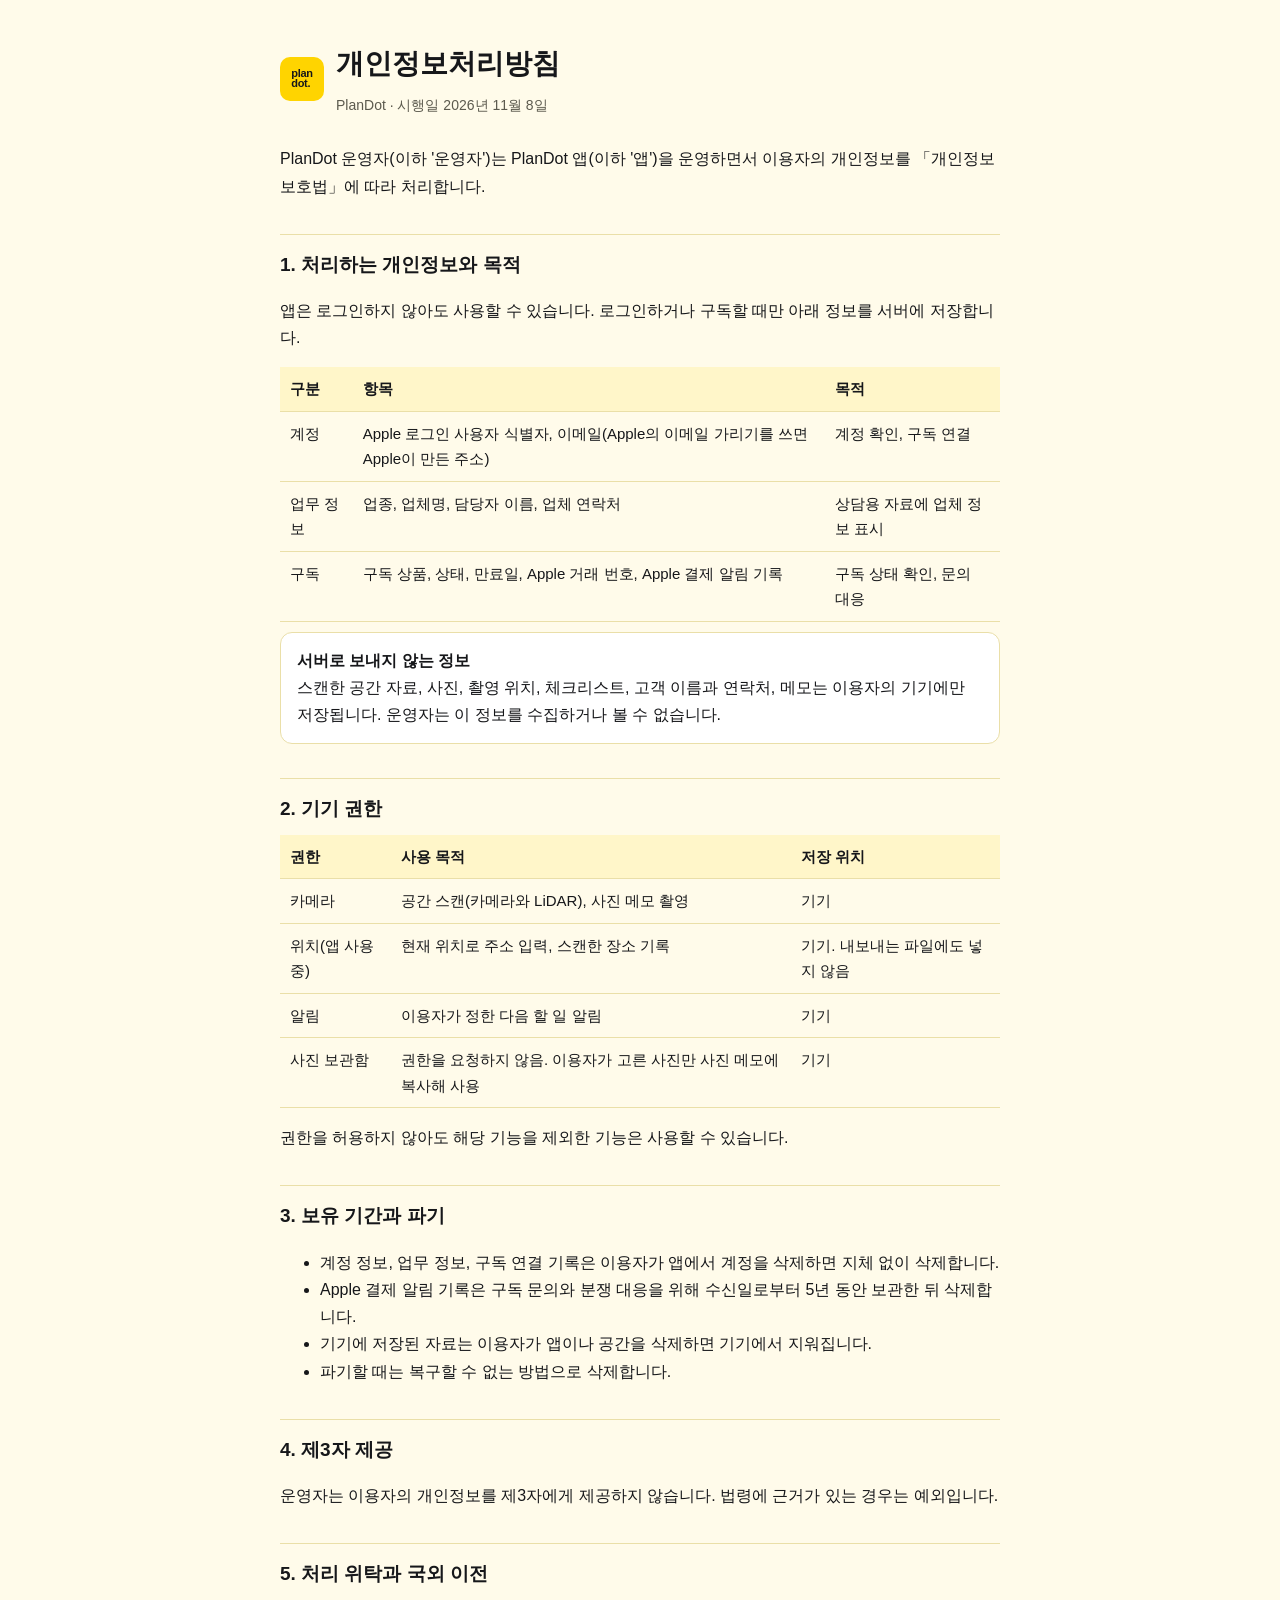
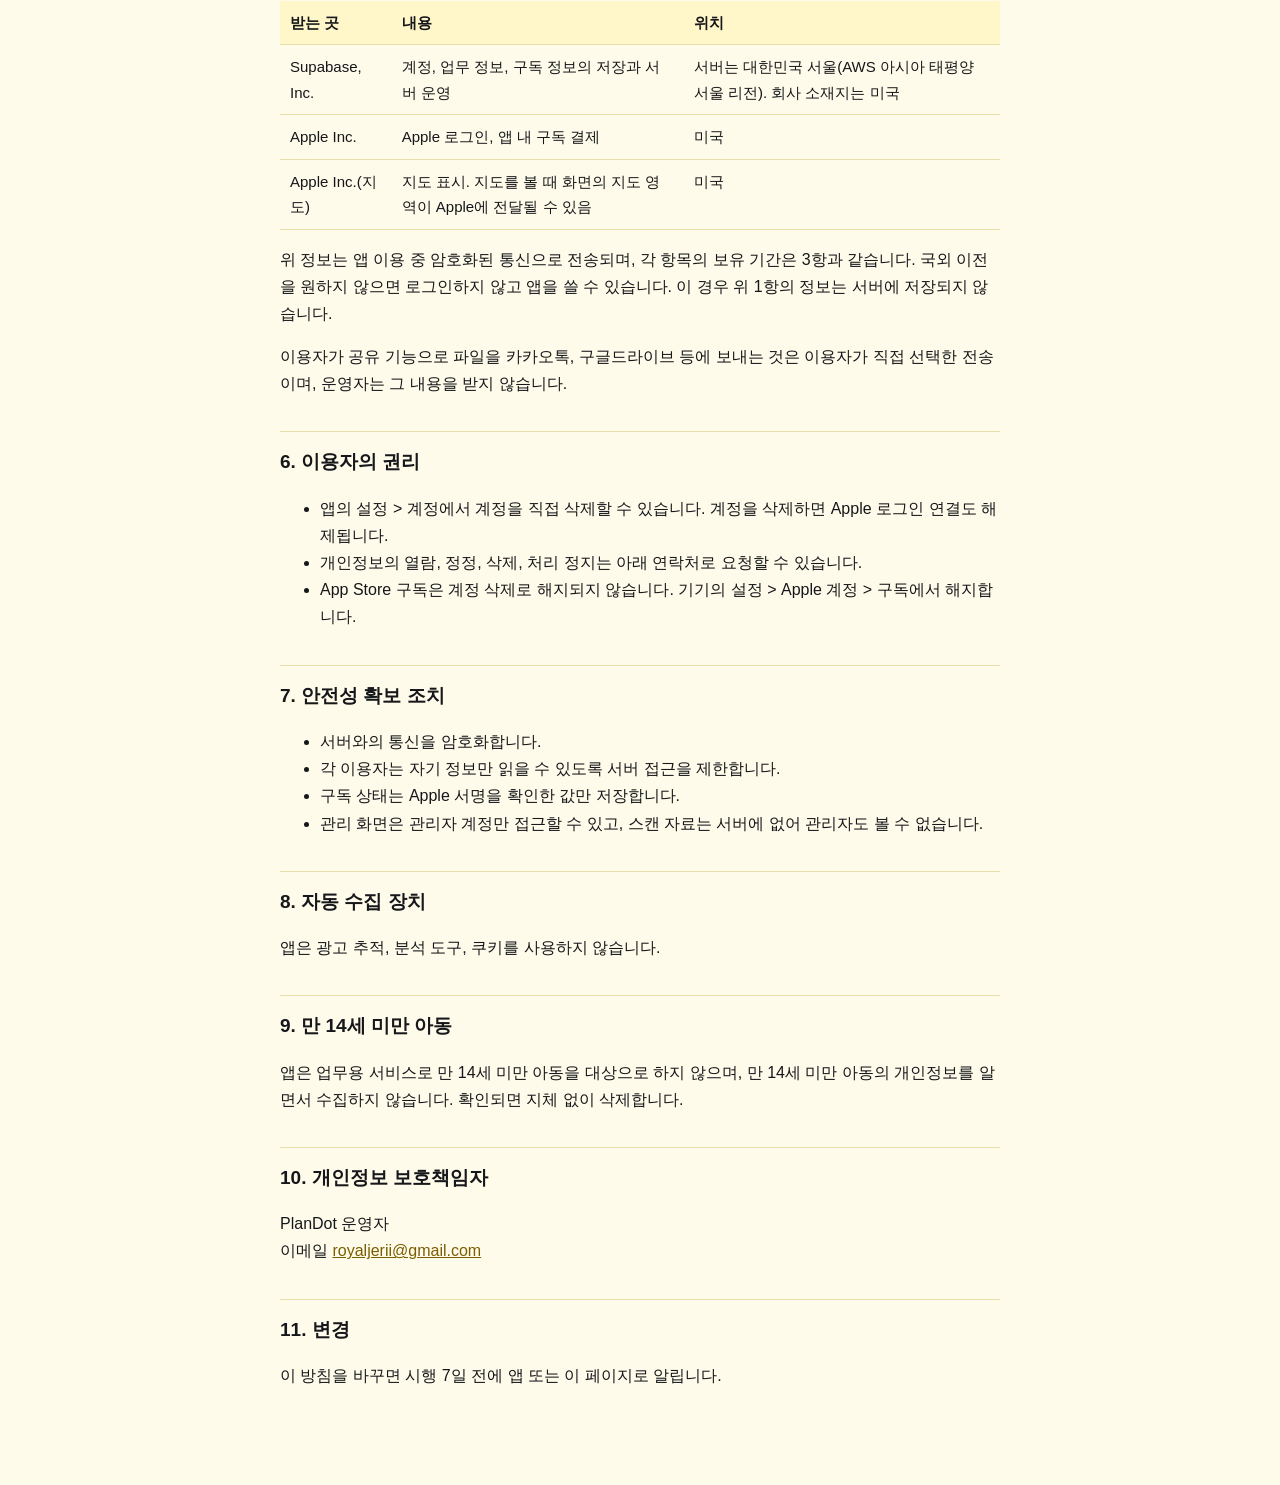
==== privacy/index.html @ dac9a0cd "PlanDot 개인정보처리방침과 고객 지원 페이지 Co-Authored-By: Claude Opus 5.5 <noreply@anthropic.com> Claude-Session: " ====
<!doctype html><html lang="ko"><head><meta charset="utf-8"><meta name="viewport" content="width=device-width,initial-scale=1"><title>PlanDot 개인정보처리방침</title><link rel="stylesheet" href="../style.css"></head><body><main>
<header><div class="mark">plan<br>dot.</div><div><h1>개인정보처리방침</h1><div class="sub">PlanDot · 시행일 2026년 11월 8일</div></div></header>
<p>PlanDot 운영자(이하 '운영자')는 PlanDot 앱(이하 '앱')을 운영하면서 이용자의 개인정보를 「개인정보 보호법」에 따라 처리합니다.</p>

<h2>1. 처리하는 개인정보와 목적</h2>
<p>앱은 로그인하지 않아도 사용할 수 있습니다. 로그인하거나 구독할 때만 아래 정보를 서버에 저장합니다.</p>
<table><tr><th>구분</th><th>항목</th><th>목적</th></tr>
<tr><td>계정</td><td>Apple 로그인 사용자 식별자, 이메일(Apple의 이메일 가리기를 쓰면 Apple이 만든 주소)</td><td>계정 확인, 구독 연결</td></tr>
<tr><td>업무 정보</td><td>업종, 업체명, 담당자 이름, 업체 연락처</td><td>상담용 자료에 업체 정보 표시</td></tr>
<tr><td>구독</td><td>구독 상품, 상태, 만료일, Apple 거래 번호, Apple 결제 알림 기록</td><td>구독 상태 확인, 문의 대응</td></tr></table>
<div class="box"><b>서버로 보내지 않는 정보</b><br>스캔한 공간 자료, 사진, 촬영 위치, 체크리스트, 고객 이름과 연락처, 메모는 이용자의 기기에만 저장됩니다. 운영자는 이 정보를 수집하거나 볼 수 없습니다.</div>

<h2>2. 기기 권한</h2>
<table><tr><th>권한</th><th>사용 목적</th><th>저장 위치</th></tr>
<tr><td>카메라</td><td>공간 스캔(카메라와 LiDAR), 사진 메모 촬영</td><td>기기</td></tr>
<tr><td>위치(앱 사용 중)</td><td>현재 위치로 주소 입력, 스캔한 장소 기록</td><td>기기. 내보내는 파일에도 넣지 않음</td></tr>
<tr><td>알림</td><td>이용자가 정한 다음 할 일 알림</td><td>기기</td></tr>
<tr><td>사진 보관함</td><td>권한을 요청하지 않음. 이용자가 고른 사진만 사진 메모에 복사해 사용</td><td>기기</td></tr></table>
<p>권한을 허용하지 않아도 해당 기능을 제외한 기능은 사용할 수 있습니다.</p>

<h2>3. 보유 기간과 파기</h2>
<ul><li>계정 정보, 업무 정보, 구독 연결 기록은 이용자가 앱에서 계정을 삭제하면 지체 없이 삭제합니다.</li>
<li>Apple 결제 알림 기록은 구독 문의와 분쟁 대응을 위해 수신일로부터 5년 동안 보관한 뒤 삭제합니다.</li>
<li>기기에 저장된 자료는 이용자가 앱이나 공간을 삭제하면 기기에서 지워집니다.</li>
<li>파기할 때는 복구할 수 없는 방법으로 삭제합니다.</li></ul>

<h2>4. 제3자 제공</h2>
<p>운영자는 이용자의 개인정보를 제3자에게 제공하지 않습니다. 법령에 근거가 있는 경우는 예외입니다.</p>

<h2>5. 처리 위탁과 국외 이전</h2>
<table><tr><th>받는 곳</th><th>내용</th><th>위치</th></tr>
<tr><td>Supabase, Inc.</td><td>계정, 업무 정보, 구독 정보의 저장과 서버 운영</td><td>서버는 대한민국 서울(AWS 아시아 태평양 서울 리전). 회사 소재지는 미국</td></tr>
<tr><td>Apple Inc.</td><td>Apple 로그인, 앱 내 구독 결제</td><td>미국</td></tr>
<tr><td>Apple Inc.(지도)</td><td>지도 표시. 지도를 볼 때 화면의 지도 영역이 Apple에 전달될 수 있음</td><td>미국</td></tr></table>
<p>위 정보는 앱 이용 중 암호화된 통신으로 전송되며, 각 항목의 보유 기간은 3항과 같습니다. 국외 이전을 원하지 않으면 로그인하지 않고 앱을 쓸 수 있습니다. 이 경우 위 1항의 정보는 서버에 저장되지 않습니다.</p>
<p>이용자가 공유 기능으로 파일을 카카오톡, 구글드라이브 등에 보내는 것은 이용자가 직접 선택한 전송이며, 운영자는 그 내용을 받지 않습니다.</p>

<h2>6. 이용자의 권리</h2>
<ul><li>앱의 설정 &gt; 계정에서 계정을 직접 삭제할 수 있습니다. 계정을 삭제하면 Apple 로그인 연결도 해제됩니다.</li>
<li>개인정보의 열람, 정정, 삭제, 처리 정지는 아래 연락처로 요청할 수 있습니다.</li>
<li>App Store 구독은 계정 삭제로 해지되지 않습니다. 기기의 설정 &gt; Apple 계정 &gt; 구독에서 해지합니다.</li></ul>

<h2>7. 안전성 확보 조치</h2>
<ul><li>서버와의 통신을 암호화합니다.</li><li>각 이용자는 자기 정보만 읽을 수 있도록 서버 접근을 제한합니다.</li>
<li>구독 상태는 Apple 서명을 확인한 값만 저장합니다.</li><li>관리 화면은 관리자 계정만 접근할 수 있고, 스캔 자료는 서버에 없어 관리자도 볼 수 없습니다.</li></ul>

<h2>8. 자동 수집 장치</h2>
<p>앱은 광고 추적, 분석 도구, 쿠키를 사용하지 않습니다.</p>

<h2>9. 만 14세 미만 아동</h2>
<p>앱은 업무용 서비스로 만 14세 미만 아동을 대상으로 하지 않으며, 만 14세 미만 아동의 개인정보를 알면서 수집하지 않습니다. 확인되면 지체 없이 삭제합니다.</p>

<h2>10. 개인정보 보호책임자</h2>
<p>PlanDot 운영자<br>이메일 <a href="mailto:royaljerii@gmail.com">royaljerii@gmail.com</a></p>

<h2>11. 변경</h2>
<p>이 방침을 바꾸면 시행 7일 전에 앱 또는 이 페이지로 알립니다.</p>
</main></body></html>
---- style.css ----
:root{--bg:#FFFBEA;--ink:#16171A;--sub:#5C5A4E;--line:#EADFA8;--y:#FFD400}
*{box-sizing:border-box}body{margin:0;background:var(--bg);color:var(--ink);font:16px/1.7 -apple-system,BlinkMacSystemFont,"Apple SD Gothic Neo","Noto Sans KR",sans-serif}
main{max-width:760px;margin:0 auto;padding:40px 20px 80px}header{display:flex;align-items:center;gap:12px;margin-bottom:28px}
.mark{width:44px;height:44px;border-radius:10px;background:var(--y);display:grid;place-items:center;font-weight:800;line-height:.9;font-size:11px;letter-spacing:-.3px;text-align:left;padding:6px}
h1{font-size:28px;margin:0 0 6px}h2{font-size:19px;margin:34px 0 10px;padding-top:14px;border-top:1px solid var(--line)}
p,li{color:var(--ink)}.sub{color:var(--sub);font-size:14px}
table{width:100%;border-collapse:collapse;margin:10px 0;font-size:15px}th,td{text-align:left;vertical-align:top;padding:9px 10px;border-bottom:1px solid var(--line)}th{background:#fff6c9;font-weight:600}
.box{background:#fff;border:1px solid var(--line);border-radius:12px;padding:14px 16px}a{color:#7A5E00}
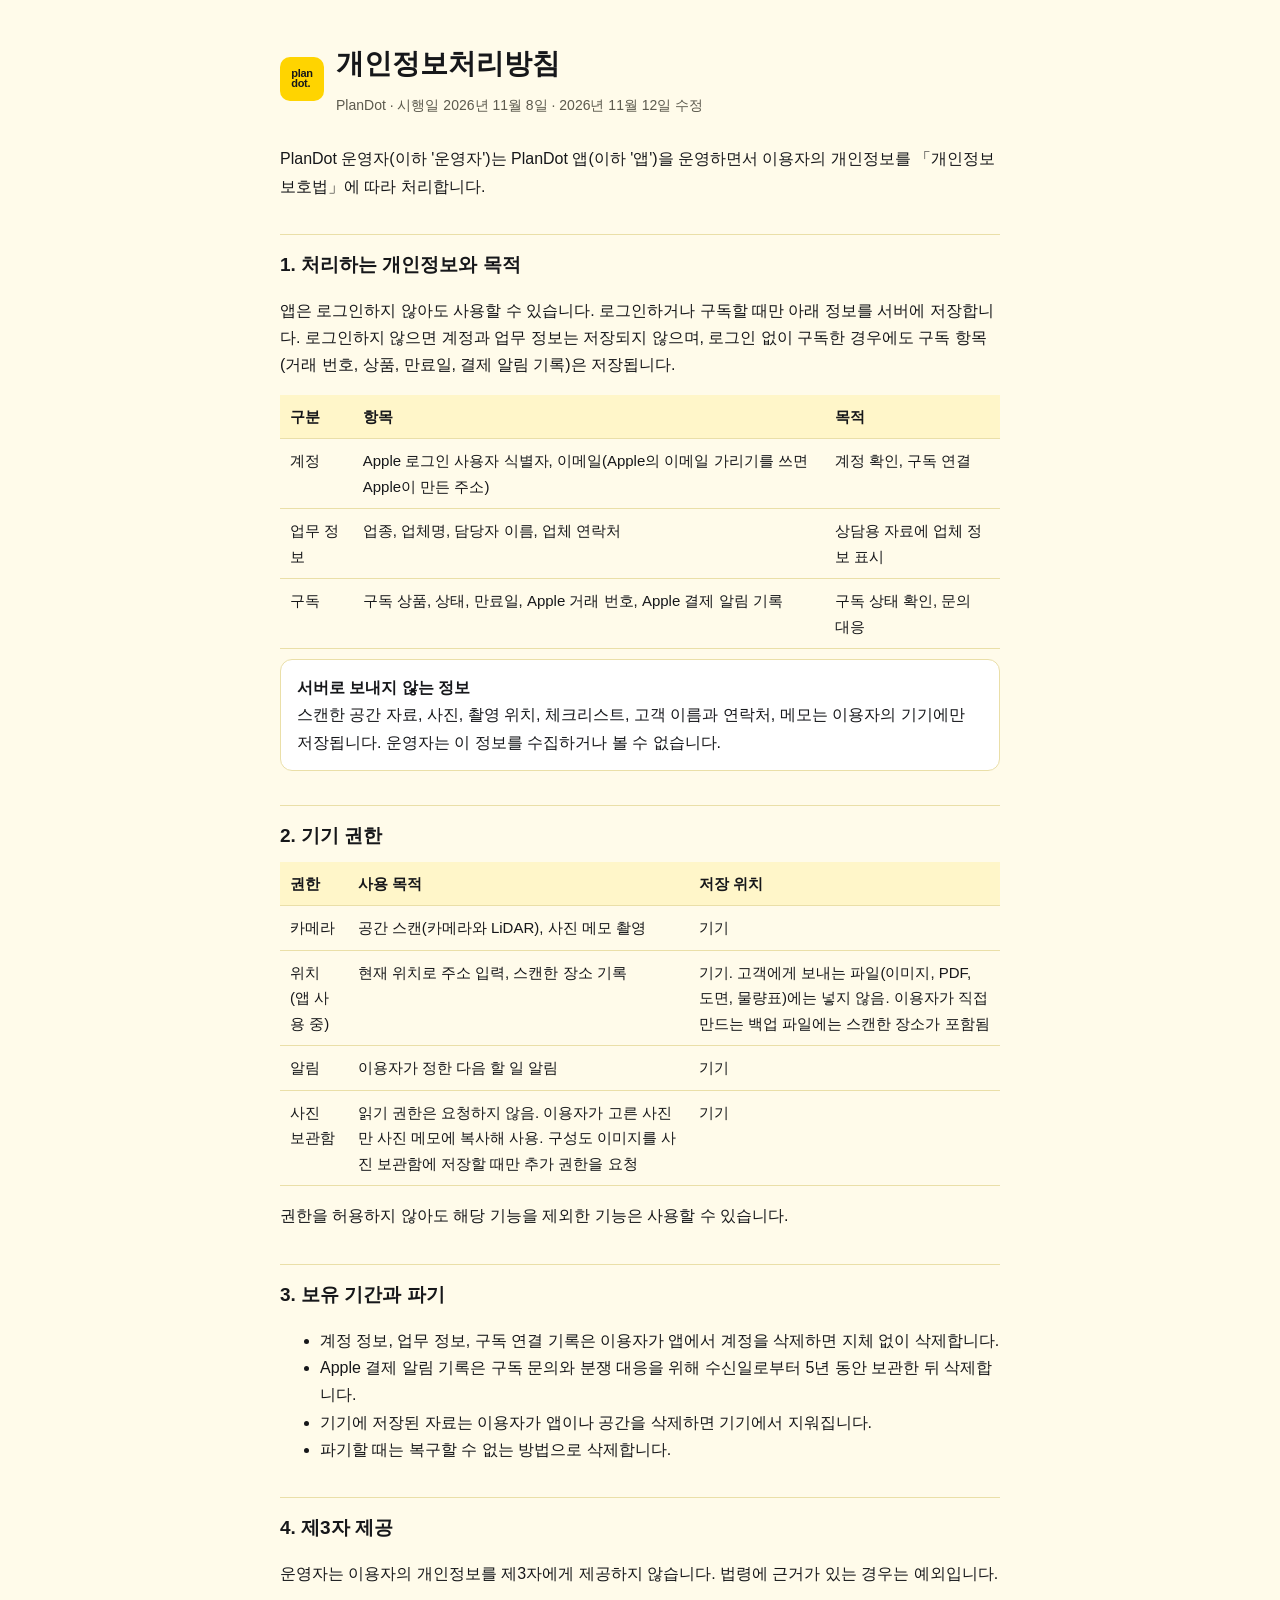
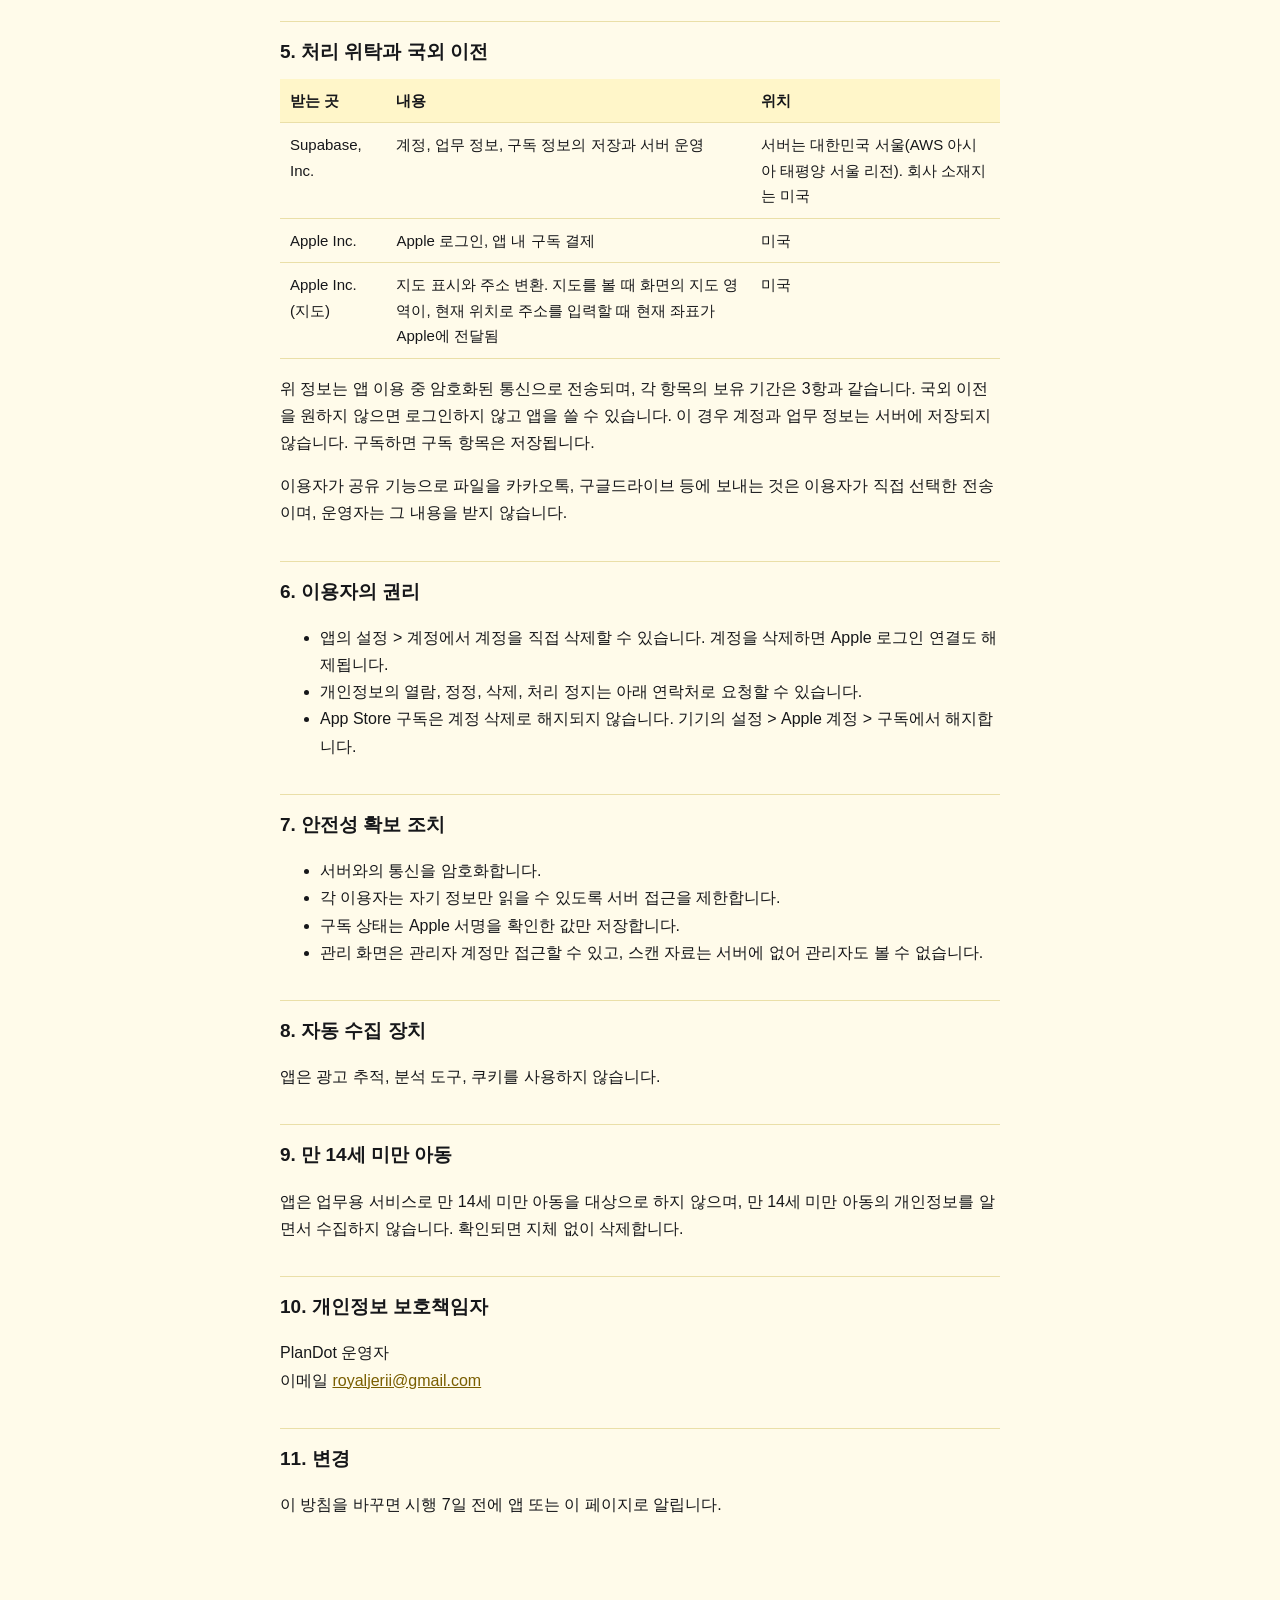
==== commit ca43ddb3: "개인정보처리방침 수정: 구독 거래 기록, 백업 파일의 위치, 사진 저장 권한, Apple 주소 변환 Co-Authored-By: Claude Fable 5.2 <noreply@an" ====
--- a/privacy/index.html
+++ b/privacy/index.html
@@ -1,9 +1,9 @@
 <!doctype html><html lang="ko"><head><meta charset="utf-8"><meta name="viewport" content="width=device-width,initial-scale=1"><title>PlanDot 개인정보처리방침</title><link rel="stylesheet" href="../style.css"></head><body><main>
-<header><div class="mark">plan<br>dot.</div><div><h1>개인정보처리방침</h1><div class="sub">PlanDot · 시행일 2026년 11월 8일</div></div></header>
+<header><div class="mark">plan<br>dot.</div><div><h1>개인정보처리방침</h1><div class="sub">PlanDot · 시행일 2026년 11월 8일 · 2026년 11월 12일 수정</div></div></header>
 <p>PlanDot 운영자(이하 '운영자')는 PlanDot 앱(이하 '앱')을 운영하면서 이용자의 개인정보를 「개인정보 보호법」에 따라 처리합니다.</p>
 
 <h2>1. 처리하는 개인정보와 목적</h2>
-<p>앱은 로그인하지 않아도 사용할 수 있습니다. 로그인하거나 구독할 때만 아래 정보를 서버에 저장합니다.</p>
+<p>앱은 로그인하지 않아도 사용할 수 있습니다. 로그인하거나 구독할 때만 아래 정보를 서버에 저장합니다. 로그인하지 않으면 계정과 업무 정보는 저장되지 않으며, 로그인 없이 구독한 경우에도 구독 항목(거래 번호, 상품, 만료일, 결제 알림 기록)은 저장됩니다.</p>
 <table><tr><th>구분</th><th>항목</th><th>목적</th></tr>
 <tr><td>계정</td><td>Apple 로그인 사용자 식별자, 이메일(Apple의 이메일 가리기를 쓰면 Apple이 만든 주소)</td><td>계정 확인, 구독 연결</td></tr>
 <tr><td>업무 정보</td><td>업종, 업체명, 담당자 이름, 업체 연락처</td><td>상담용 자료에 업체 정보 표시</td></tr>
@@ -13,9 +13,9 @@
 <h2>2. 기기 권한</h2>
 <table><tr><th>권한</th><th>사용 목적</th><th>저장 위치</th></tr>
 <tr><td>카메라</td><td>공간 스캔(카메라와 LiDAR), 사진 메모 촬영</td><td>기기</td></tr>
-<tr><td>위치(앱 사용 중)</td><td>현재 위치로 주소 입력, 스캔한 장소 기록</td><td>기기. 내보내는 파일에도 넣지 않음</td></tr>
+<tr><td>위치(앱 사용 중)</td><td>현재 위치로 주소 입력, 스캔한 장소 기록</td><td>기기. 고객에게 보내는 파일(이미지, PDF, 도면, 물량표)에는 넣지 않음. 이용자가 직접 만드는 백업 파일에는 스캔한 장소가 포함됨</td></tr>
 <tr><td>알림</td><td>이용자가 정한 다음 할 일 알림</td><td>기기</td></tr>
-<tr><td>사진 보관함</td><td>권한을 요청하지 않음. 이용자가 고른 사진만 사진 메모에 복사해 사용</td><td>기기</td></tr></table>
+<tr><td>사진 보관함</td><td>읽기 권한은 요청하지 않음. 이용자가 고른 사진만 사진 메모에 복사해 사용. 구성도 이미지를 사진 보관함에 저장할 때만 추가 권한을 요청</td><td>기기</td></tr></table>
 <p>권한을 허용하지 않아도 해당 기능을 제외한 기능은 사용할 수 있습니다.</p>
 
 <h2>3. 보유 기간과 파기</h2>
@@ -31,8 +31,8 @@
 <table><tr><th>받는 곳</th><th>내용</th><th>위치</th></tr>
 <tr><td>Supabase, Inc.</td><td>계정, 업무 정보, 구독 정보의 저장과 서버 운영</td><td>서버는 대한민국 서울(AWS 아시아 태평양 서울 리전). 회사 소재지는 미국</td></tr>
 <tr><td>Apple Inc.</td><td>Apple 로그인, 앱 내 구독 결제</td><td>미국</td></tr>
-<tr><td>Apple Inc.(지도)</td><td>지도 표시. 지도를 볼 때 화면의 지도 영역이 Apple에 전달될 수 있음</td><td>미국</td></tr></table>
-<p>위 정보는 앱 이용 중 암호화된 통신으로 전송되며, 각 항목의 보유 기간은 3항과 같습니다. 국외 이전을 원하지 않으면 로그인하지 않고 앱을 쓸 수 있습니다. 이 경우 위 1항의 정보는 서버에 저장되지 않습니다.</p>
+<tr><td>Apple Inc.(지도)</td><td>지도 표시와 주소 변환. 지도를 볼 때 화면의 지도 영역이, 현재 위치로 주소를 입력할 때 현재 좌표가 Apple에 전달됨</td><td>미국</td></tr></table>
+<p>위 정보는 앱 이용 중 암호화된 통신으로 전송되며, 각 항목의 보유 기간은 3항과 같습니다. 국외 이전을 원하지 않으면 로그인하지 않고 앱을 쓸 수 있습니다. 이 경우 계정과 업무 정보는 서버에 저장되지 않습니다. 구독하면 구독 항목은 저장됩니다.</p>
 <p>이용자가 공유 기능으로 파일을 카카오톡, 구글드라이브 등에 보내는 것은 이용자가 직접 선택한 전송이며, 운영자는 그 내용을 받지 않습니다.</p>
 
 <h2>6. 이용자의 권리</h2>
